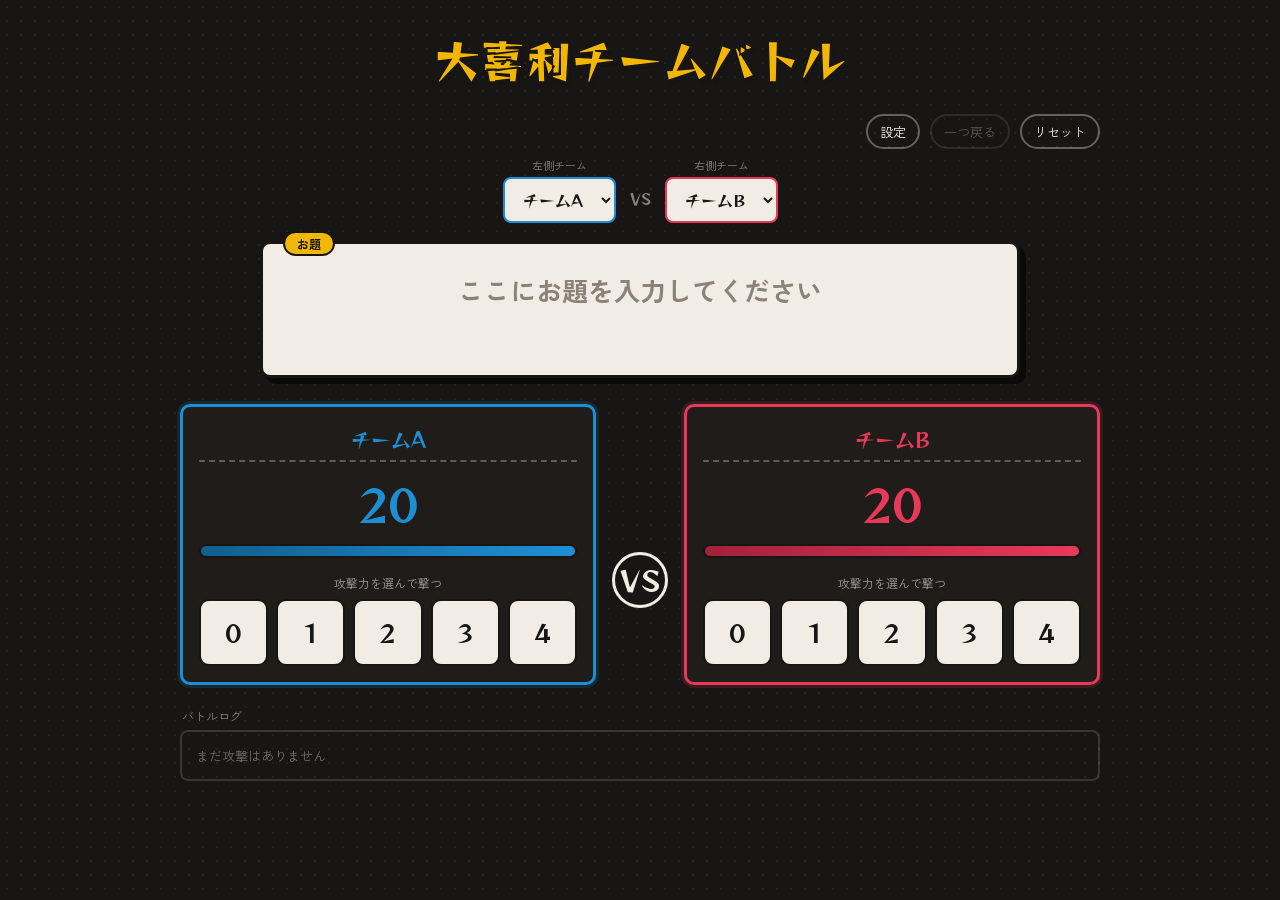
==== vol6/slot/index.html @ fe64ce38 "かけざんスロット実装" ====
<!DOCTYPE html>
<html lang="ja">
<head>
<meta charset="UTF-8">
<meta name="viewport" content="width=device-width, initial-scale=1.0">
<title>大喜利チームバトル</title>
<link rel="preconnect" href="https://fonts.googleapis.com">
<link rel="preconnect" href="https://fonts.gstatic.com" crossorigin>
<link href="https://fonts.googleapis.com/css2?family=Reggae+One&family=Zen+Kaku+Gothic+New:wght@400;500;700;900&display=swap" rel="stylesheet">
<style>
  :root{
    --ink:#181614;
    --paper:#f2ede4;
    --team-a:#1e8fd5;
    --team-a-dark:#125e8c;
    --team-b:#e8395a;
    --team-b-dark:#a3213a;
    --gold:#f2b705;
    --dice:#34d399;
    --line:#181614;
  }

  *{box-sizing:border-box;}
  html,body{margin:0;padding:0;}

  body{
    background:var(--ink);
    background-image:
      radial-gradient(rgba(255,255,255,0.05) 1px, transparent 1px);
    background-size:14px 14px;
    color:var(--paper);
    font-family:'Zen Kaku Gothic New', sans-serif;
    min-height:100vh;
    display:flex;
    flex-direction:column;
    align-items:center;
    padding:24px 16px 60px;
  }

  @media (prefers-reduced-motion: reduce){
    *{animation-duration:0.001ms !important; transition-duration:0.001ms !important;}
  }

  .title{
    font-family:'Reggae One', sans-serif;
    font-size:clamp(28px, 5vw, 44px);
    letter-spacing:0.04em;
    color:var(--gold);
    text-shadow:3px 3px 0 var(--ink), 3px 3px 0 rgba(0,0,0,0.6);
    -webkit-text-stroke:1.5px var(--ink);
    margin:4px 0 22px;
    text-align:center;
  }

  .topbar{
    width:100%;
    max-width:920px;
    display:flex;
    justify-content:flex-end;
    gap:10px;
    margin-bottom:8px;
  }

  .ghost-btn{
    background:transparent;
    border:2px solid rgba(242,237,228,0.35);
    color:var(--paper);
    font-family:inherit;
    font-size:13px;
    padding:6px 12px;
    border-radius:999px;
    cursor:pointer;
    transition:border-color 0.15s, color 0.15s;
  }
  .ghost-btn:hover:not(:disabled){border-color:var(--gold); color:var(--gold);}
  .ghost-btn:focus-visible{outline:2px solid var(--gold); outline-offset:2px;}
  .ghost-btn:disabled{opacity:0.3; cursor:not-allowed;}

  /* 設定パネル */
  .settings{
    width:100%;
    max-width:920px;
    display:none;
    flex-direction:column;
    align-items:center;
    gap:14px;
    margin-bottom:18px;
    font-size:13px;
    background:rgba(255,255,255,0.03);
    border:2px solid rgba(242,237,228,0.15);
    border-radius:10px;
    padding:16px;
  }
  .settings.open{display:flex;}
  .settings-row{
    display:flex;
    align-items:center;
    gap:8px;
    flex-wrap:wrap;
    justify-content:center;
  }
  .settings input[type="number"]{
    width:70px;
    font-family:inherit;
    font-size:14px;
    padding:4px 8px;
    border-radius:6px;
    border:2px solid var(--line);
    text-align:center;
  }
  .roster-row{
    display:flex;
    align-items:center;
    gap:6px;
  }
  .roster-row label{
    font-family:'Reggae One', sans-serif;
    font-size:13px;
    width:20px;
    text-align:center;
  }
  .roster-row input[type="text"]{
    width:120px;
    font-family:inherit;
    font-size:14px;
    padding:5px 8px;
    border-radius:6px;
    border:2px solid var(--line);
  }

  /* 対戦カード選択 */
  .matchup{
    width:100%;
    max-width:760px;
    display:flex;
    align-items:center;
    justify-content:center;
    gap:14px;
    margin-bottom:18px;
    flex-wrap:wrap;
  }
  .matchup-select{
    display:flex;
    flex-direction:column;
    align-items:center;
    gap:4px;
  }
  .matchup-select span{
    font-size:11px;
    color:rgba(242,237,228,0.5);
  }
  .matchup select{
    font-family:'Reggae One', sans-serif;
    font-size:16px;
    padding:8px 14px;
    border-radius:8px;
    border:2px solid var(--line);
    background:var(--paper);
    color:var(--ink);
    cursor:pointer;
  }
  #matchupLeft{border-color:var(--team-a);}
  #matchupRight{border-color:var(--team-b);}
  .matchup-vs{
    font-family:'Reggae One', sans-serif;
    font-size:15px;
    color:rgba(242,237,228,0.5);
    margin-top:16px;
  }

  /* お題カード */
  .odai-card{
    width:100%;
    max-width:760px;
    background:var(--paper);
    color:var(--ink);
    border:3px solid var(--ink);
    border-radius:10px;
    padding:22px 26px;
    box-shadow:6px 6px 0 rgba(0,0,0,0.55);
    margin-bottom:26px;
    position:relative;
  }
  .odai-label{
    position:absolute;
    top:-13px;
    left:20px;
    background:var(--gold);
    color:var(--ink);
    font-size:12px;
    padding:2px 12px;
    border-radius:999px;
    border:2px solid var(--ink);
    font-weight:700;
  }
  #odaiText{
    width:100%;
    border:none;
    background:transparent;
    resize:none;
    font-family:'Zen Kaku Gothic New', sans-serif;
    font-weight:700;
    font-size:clamp(18px, 3.4vw, 26px);
    line-height:1.5;
    color:var(--ink);
    text-align:center;
    padding:4px 0 0;
  }
  #odaiText:focus{outline:none;}
  #odaiText::placeholder{color:#8a8378;}

  /* アリーナ */
  .arena{
    width:100%;
    max-width:920px;
    display:grid;
    grid-template-columns:1fr auto 1fr;
    gap:16px;
    align-items:start;
  }
  @media (max-width:680px){
    .arena{grid-template-columns:1fr; }
    .vs-mark{order:2; margin:6px auto;}
    .panel.teamB{order:3;}
  }

  .vs-mark{
    align-self:center;
    font-family:'Reggae One', sans-serif;
    font-size:28px;
    color:var(--paper);
    background:var(--ink);
    border:3px solid var(--paper);
    width:56px;height:56px;
    border-radius:50%;
    display:flex;align-items:center;justify-content:center;
    margin-top:70px;
  }

  .panel{
    position:relative;
    border:3px solid var(--line);
    border-radius:10px;
    padding:16px;
    background:#1f1c19;
    transition:transform 0.12s, box-shadow 0.12s;
    overflow:hidden;
  }
  .panel.flash{
    animation:hit 0.35s ease;
  }
  @keyframes hit{
    0%{transform:translateX(0);}
    25%{transform:translateX(-6px);}
    50%{transform:translateX(6px);}
    75%{transform:translateX(-3px);}
    100%{transform:translateX(0);}
  }

  .dmg-popup{
    position:absolute;
    top:38%;
    left:50%;
    transform:translate(-50%,-50%) scale(0.5);
    opacity:0;
    pointer-events:none;
    text-align:center;
    z-index:5;
    white-space:nowrap;
  }
  .dmg-popup.show{
    animation:dmgpop 1.3s ease forwards;
  }
  .dmg-popup .calc{
    display:block;
    font-family:'Reggae One', sans-serif;
    font-size:20px;
    color:var(--paper);
    text-shadow:2px 2px 0 rgba(0,0,0,0.7);
  }
  .dmg-popup .calc .p-power{color:var(--gold);}
  .dmg-popup .calc .p-dice{color:var(--dice);}
  .dmg-popup .total{
    display:block;
    font-family:'Reggae One', sans-serif;
    font-size:42px;
    color:var(--gold);
    text-shadow:2px 2px 0 rgba(0,0,0,0.8);
    margin-top:2px;
  }
  @keyframes dmgpop{
    0%{opacity:0; transform:translate(-50%,-40%) scale(0.4);}
    18%{opacity:1; transform:translate(-50%,-50%) scale(1.15);}
    32%{transform:translate(-50%,-50%) scale(1);}
    78%{opacity:1; transform:translate(-50%,-50%) scale(1);}
    100%{opacity:0; transform:translate(-50%,-68%) scale(1);}
  }
  @media (prefers-reduced-motion: reduce){
    .dmg-popup.show{animation:none; opacity:1;}
  }

  .panel.teamA{border-color:var(--team-a); box-shadow:0 0 0 3px rgba(30,143,213,0.15);}
  .panel.teamB{border-color:var(--team-b); box-shadow:0 0 0 3px rgba(232,57,90,0.15);}

  .team-name{
    width:100%;
    border-bottom:2px dashed rgba(242,237,228,0.3);
    font-family:'Reggae One', sans-serif;
    font-size:20px;
    padding:2px 0 6px;
    margin-bottom:10px;
    text-align:center;
  }
  .teamA .team-name{color:var(--team-a);}
  .teamB .team-name{color:var(--team-b);}

  .score-num{
    font-family:'Reggae One', sans-serif;
    font-size:44px;
    text-align:center;
    margin:2px 0 8px;
  }
  .teamA .score-num{color:var(--team-a);}
  .teamB .score-num{color:var(--team-b);}

  .hp-track{
    width:100%;
    height:14px;
    background:rgba(255,255,255,0.08);
    border:2px solid var(--line);
    border-radius:999px;
    overflow:hidden;
    margin-bottom:16px;
  }
  .hp-fill{
    height:100%;
    transition:width 0.4s ease;
  }
  .teamA .hp-fill{background:linear-gradient(90deg, var(--team-a-dark), var(--team-a));}
  .teamB .hp-fill{background:linear-gradient(90deg, var(--team-b-dark), var(--team-b));}

  .atk-label{
    font-size:12px;
    color:rgba(242,237,228,0.6);
    text-align:center;
    margin-bottom:8px;
  }

  .atk-row{
    display:grid;
    grid-template-columns:repeat(5, 1fr);
    gap:8px;
  }
  .atk-btn{
    font-family:'Reggae One', sans-serif;
    font-size:24px;
    padding:14px 0;
    border-radius:10px;
    border:2px solid var(--line);
    cursor:pointer;
    background:var(--paper);
    color:var(--ink);
    transition:transform 0.08s, background 0.15s, box-shadow 0.15s;
  }
  .atk-btn:hover:not(:disabled){transform:translateY(-2px); box-shadow:3px 3px 0 rgba(0,0,0,0.35);}
  .atk-btn:active:not(:disabled){transform:translateY(1px); box-shadow:none;}
  .atk-btn:focus-visible{outline:3px solid var(--gold); outline-offset:1px;}
  .teamA .atk-btn:hover:not(:disabled){background:var(--team-a); color:var(--paper);}
  .teamB .atk-btn:hover:not(:disabled){background:var(--team-b); color:var(--paper);}
  .atk-btn:disabled{opacity:0.35; cursor:not-allowed;}

  /* ログ */
  .log-wrap{
    width:100%;
    max-width:920px;
    margin-top:22px;
  }
  .log-title{
    font-size:12px;
    color:rgba(242,237,228,0.5);
    margin-bottom:6px;
    padding-left:2px;
  }
  #log{
    list-style:none;
    margin:0; padding:0;
    max-height:220px;
    overflow-y:auto;
    border:2px solid rgba(242,237,228,0.15);
    border-radius:8px;
  }
  #log li{
    display:flex;
    flex-wrap:wrap;
    align-items:baseline;
    column-gap:6px;
    padding:12px 14px;
    font-size:14px;
    line-height:1.5;
    border-left:5px solid transparent;
    border-bottom:1px solid rgba(242,237,228,0.1);
    background:rgba(255,255,255,0.02);
  }
  #log li:nth-child(even){background:rgba(255,255,255,0.045);}
  #log li:last-child{border-bottom:none;}
  #log li.from-a{border-left-color:var(--team-a);}
  #log li.from-b{border-left-color:var(--team-b);}
  #log .log-name{font-weight:700;}
  #log .log-name.teamA-text{color:var(--team-a);}
  #log .log-name.teamB-text{color:var(--team-b);}
  #log .log-plain{color:rgba(242,237,228,0.75);}
  #log .log-power, #log .log-dice, #log .log-total{
    font-family:'Reggae One', sans-serif;
    font-size:16px;
  }
  #log .log-power{color:var(--gold);}
  #log .log-dice{color:var(--dice);}
  #log .log-total{color:var(--paper);}
  #log .log-arrow{color:rgba(242,237,228,0.4); margin:0 2px;}
  #log:empty::after{
    content:"まだ攻撃はありません";
    display:block;
    padding:14px;
    font-size:13px;
    color:rgba(242,237,228,0.4);
  }

  /* 勝敗オーバーレイ */
  .overlay{
    position:fixed; inset:0;
    background:rgba(0,0,0,0.75);
    display:none;
    align-items:center;
    justify-content:center;
    z-index:10;
  }
  .overlay.show{display:flex;}
  .win-card{
    background:var(--gold);
    color:var(--ink);
    border:4px solid var(--ink);
    border-radius:14px;
    padding:34px 44px;
    text-align:center;
    box-shadow:8px 8px 0 rgba(0,0,0,0.6);
  }
  .win-card .win-label{
    font-size:13px;
    letter-spacing:0.1em;
    margin-bottom:6px;
  }
  .win-card .win-name{
    font-family:'Reggae One', sans-serif;
    font-size:34px;
    margin-bottom:18px;
  }
  .win-card button{
    font-family:inherit;
    font-weight:700;
    font-size:15px;
    padding:10px 26px;
    border-radius:999px;
    border:2px solid var(--ink);
    background:var(--ink);
    color:var(--gold);
    cursor:pointer;
  }
</style>
</head>
<body>

  <h1 class="title">大喜利チームバトル</h1>

  <div class="topbar">
    <button class="ghost-btn" id="settingsToggle" type="button">設定</button>
    <button class="ghost-btn" id="undoBtn" type="button" disabled>一つ戻る</button>
    <button class="ghost-btn" id="resetBtn" type="button">リセット</button>
  </div>

  <div class="settings" id="settingsPanel">
    <div class="settings-row">
      <label for="initScore">初期得点</label>
      <input type="number" id="initScore" min="1" max="99" value="20">
      <span style="color:rgba(242,237,228,0.5);">（リセット時に反映されます）</span>
    </div>
    <div class="settings-row">
      <div class="roster-row"><label>A</label><input type="text" class="roster-input" data-team="A" value="チームA"></div>
      <div class="roster-row"><label>B</label><input type="text" class="roster-input" data-team="B" value="チームB"></div>
      <div class="roster-row"><label>C</label><input type="text" class="roster-input" data-team="C" value="チームC"></div>
      <div class="roster-row"><label>D</label><input type="text" class="roster-input" data-team="D" value="チームD"></div>
    </div>
  </div>

  <div class="matchup">
    <div class="matchup-select">
      <span>左側チーム</span>
      <select id="matchupLeft"></select>
    </div>
    <div class="matchup-vs">VS</div>
    <div class="matchup-select">
      <span>右側チーム</span>
      <select id="matchupRight"></select>
    </div>
  </div>

  <div class="odai-card">
    <span class="odai-label">お題</span>
    <textarea id="odaiText" rows="2" placeholder="ここにお題を入力してください"></textarea>
  </div>

  <div class="arena">
    <section class="panel teamA" id="panelA">
      <div class="dmg-popup" id="popupA"></div>
      <div class="team-name" id="nameA">チームA</div>
      <div class="score-num" id="scoreA">20</div>
      <div class="hp-track"><div class="hp-fill" id="hpA" style="width:100%"></div></div>
      <div class="atk-label">攻撃力を選んで撃つ</div>
      <div class="atk-row" id="btnsA">
        <button class="atk-btn" data-power="0">0</button>
        <button class="atk-btn" data-power="1">1</button>
        <button class="atk-btn" data-power="2">2</button>
        <button class="atk-btn" data-power="3">3</button>
        <button class="atk-btn" data-power="4">4</button>
      </div>
    </section>

    <div class="vs-mark">VS</div>

    <section class="panel teamB" id="panelB">
      <div class="dmg-popup" id="popupB"></div>
      <div class="team-name" id="nameB">チームB</div>
      <div class="score-num" id="scoreB">20</div>
      <div class="hp-track"><div class="hp-fill" id="hpB" style="width:100%"></div></div>
      <div class="atk-label">攻撃力を選んで撃つ</div>
      <div class="atk-row" id="btnsB">
        <button class="atk-btn" data-power="0">0</button>
        <button class="atk-btn" data-power="1">1</button>
        <button class="atk-btn" data-power="2">2</button>
        <button class="atk-btn" data-power="3">3</button>
        <button class="atk-btn" data-power="4">4</button>
      </div>
    </section>
  </div>

  <div class="log-wrap">
    <div class="log-title">バトルログ</div>
    <ul id="log" aria-live="polite"></ul>
  </div>

  <div class="overlay" id="overlay">
    <div class="win-card">
      <div class="win-label">WINNER</div>
      <div class="win-name" id="winName">チームA</div>
      <button id="playAgainBtn" type="button">もう一度あそぶ</button>
    </div>
  </div>

<script>
(function(){
  const rosterKeys = ['A','B','C','D'];
  const roster = { A:'チームA', B:'チームB', C:'チームC', D:'チームD' };
  const slotTeam = { A:'A', B:'B' }; // 左パネル(A)・右パネル(B)にどのロースターチームが入っているか

  let defaultScore = 20;
  let scoreA = defaultScore;
  let scoreB = defaultScore;
  let gameOver = false;
  let history = [];

  const scoreAEl = document.getElementById('scoreA');
  const scoreBEl = document.getElementById('scoreB');
  const hpAEl = document.getElementById('hpA');
  const hpBEl = document.getElementById('hpB');
  const panelA = document.getElementById('panelA');
  const panelB = document.getElementById('panelB');
  const popupA = document.getElementById('popupA');
  const popupB = document.getElementById('popupB');
  const nameAEl = document.getElementById('nameA');
  const nameBEl = document.getElementById('nameB');
  const logEl = document.getElementById('log');
  const overlay = document.getElementById('overlay');
  const winName = document.getElementById('winName');
  const initScoreInput = document.getElementById('initScore');
  const settingsToggle = document.getElementById('settingsToggle');
  const settingsPanel = document.getElementById('settingsPanel');
  const undoBtn = document.getElementById('undoBtn');
  const matchupLeft = document.getElementById('matchupLeft');
  const matchupRight = document.getElementById('matchupRight');

  function clamp(v){ return Math.max(0, v); }
  function slotName(slot){ return roster[slotTeam[slot]]; }

  function buildSelectOptions(select, otherSelect){
    select.innerHTML = '';
    rosterKeys.forEach(k => {
      const opt = document.createElement('option');
      opt.value = k;
      opt.textContent = roster[k];
      select.appendChild(opt);
    });
  }

  function refreshSelects(){
    buildSelectOptions(matchupLeft);
    buildSelectOptions(matchupRight);
    matchupLeft.value = slotTeam.A;
    matchupRight.value = slotTeam.B;
    // 同じチーム同士を選べないよう、相手側で選択中のチームを無効化
    Array.from(matchupLeft.options).forEach(o => o.disabled = (o.value === slotTeam.B));
    Array.from(matchupRight.options).forEach(o => o.disabled = (o.value === slotTeam.A));
  }

  function updatePanelNames(){
    nameAEl.textContent = slotName('A');
    nameBEl.textContent = slotName('B');
  }

  function render(){
    scoreAEl.textContent = scoreA;
    scoreBEl.textContent = scoreB;
    hpAEl.style.width = Math.round((scoreA/defaultScore)*100) + '%';
    hpBEl.style.width = Math.round((scoreB/defaultScore)*100) + '%';
  }

  function addLog(attackerName, attackerSlot, power, dice, damage, defenderName){
    const li = document.createElement('li');
    li.classList.add(attackerSlot === 'A' ? 'from-a' : 'from-b');

    const nameSpan = document.createElement('span');
    nameSpan.className = 'log-name ' + (attackerSlot === 'A' ? 'teamA-text' : 'teamB-text');
    nameSpan.textContent = attackerName;
    li.appendChild(nameSpan);

    const plain1 = document.createElement('span');
    plain1.className = 'log-plain';
    plain1.textContent = '威力';
    li.appendChild(plain1);

    const powerSpan = document.createElement('span');
    powerSpan.className = 'log-power';
    powerSpan.textContent = power;
    li.appendChild(powerSpan);

    const plain2 = document.createElement('span');
    plain2.className = 'log-plain';
    plain2.textContent = '×  目';
    li.appendChild(plain2);

    const diceSpan = document.createElement('span');
    diceSpan.className = 'log-dice';
    diceSpan.textContent = dice;
    li.appendChild(diceSpan);

    const plain3 = document.createElement('span');
    plain3.className = 'log-plain';
    plain3.textContent = '=';
    li.appendChild(plain3);

    const totalSpan = document.createElement('span');
    totalSpan.className = 'log-total';
    totalSpan.textContent = damage + 'ダメージ';
    li.appendChild(totalSpan);

    const arrow = document.createElement('span');
    arrow.className = 'log-arrow';
    arrow.textContent = '→';
    li.appendChild(arrow);

    const defSpan = document.createElement('span');
    defSpan.className = 'log-name ' + (attackerSlot === 'A' ? 'teamB-text' : 'teamA-text');
    defSpan.textContent = defenderName;
    li.appendChild(defSpan);

    logEl.insertBefore(li, logEl.firstChild);
  }

  function showDamagePopup(popupEl, power, dice, damage){
    popupEl.innerHTML =
      '<span class="calc">威力<span class="p-power">' + power + '</span> × 目<span class="p-dice">' + dice + '</span></span>' +
      '<span class="total">' + damage + 'ダメージ！</span>';
    popupEl.classList.remove('show');
    void popupEl.offsetWidth;
    popupEl.classList.add('show');
  }

  function setButtonsDisabled(disabled){
    document.querySelectorAll('.atk-btn').forEach(b => b.disabled = disabled);
  }

  function flashPanel(panel){
    panel.classList.remove('flash');
    void panel.offsetWidth;
    panel.classList.add('flash');
  }

  function declareWinner(name){
    gameOver = true;
    setButtonsDisabled(true);
    winName.textContent = name + ' の勝利！';
    overlay.classList.add('show');
  }

  function updateUndoButton(){
    undoBtn.disabled = history.length === 0;
  }

  function attack(attacker, power){
    if (gameOver) return;
    const dice = Math.floor(Math.random() * 6) + 1;
    const damage = power * dice;
    const attackerName = slotName(attacker);
    const defenderName = attacker === 'A' ? slotName('B') : slotName('A');

    history.push({ scoreA, scoreB, gameOver });

    if (attacker === 'A'){
      scoreB = clamp(scoreB - damage);
      flashPanel(panelB);
      showDamagePopup(popupB, power, dice, damage);
    } else {
      scoreA = clamp(scoreA - damage);
      flashPanel(panelA);
      showDamagePopup(popupA, power, dice, damage);
    }

    addLog(attackerName, attacker, power, dice, damage, defenderName);
    render();
    updateUndoButton();

    if (scoreA === 0 || scoreB === 0){
      const winner = scoreB === 0 ? slotName('A') : slotName('B');
      declareWinner(winner);
    }
  }

  function undoLast(){
    if (history.length === 0) return;
    const prev = history.pop();
    scoreA = prev.scoreA;
    scoreB = prev.scoreB;
    gameOver = prev.gameOver;
    if (logEl.firstChild) logEl.removeChild(logEl.firstChild);
    overlay.classList.remove('show');
    popupA.classList.remove('show');
    popupB.classList.remove('show');
    setButtonsDisabled(gameOver);
    render();
    updateUndoButton();
  }

  document.getElementById('btnsA').addEventListener('click', e => {
    const btn = e.target.closest('.atk-btn');
    if (!btn) return;
    attack('A', Number(btn.dataset.power));
  });
  document.getElementById('btnsB').addEventListener('click', e => {
    const btn = e.target.closest('.atk-btn');
    if (!btn) return;
    attack('B', Number(btn.dataset.power));
  });

  function resetGame(){
    const v = parseInt(initScoreInput.value, 10);
    defaultScore = (!isNaN(v) && v > 0) ? v : 20;
    initScoreInput.value = defaultScore;
    scoreA = defaultScore;
    scoreB = defaultScore;
    gameOver = false;
    history = [];
    logEl.innerHTML = '';
    overlay.classList.remove('show');
    popupA.classList.remove('show');
    popupB.classList.remove('show');
    setButtonsDisabled(false);
    render();
    updateUndoButton();
  }

  document.getElementById('resetBtn').addEventListener('click', resetGame);
  document.getElementById('playAgainBtn').addEventListener('click', resetGame);
  undoBtn.addEventListener('click', undoLast);
  settingsToggle.addEventListener('click', () => settingsPanel.classList.toggle('open'));

  // チーム名編集
  document.querySelectorAll('.roster-input').forEach(input => {
    input.addEventListener('input', () => {
      const key = input.dataset.team;
      roster[key] = input.value.trim() || ('チーム' + key);
      updatePanelNames();
      refreshSelects();
    });
  });

  // 対戦カード選択
  matchupLeft.addEventListener('change', () => {
    slotTeam.A = matchupLeft.value;
    refreshSelects();
    updatePanelNames();
    resetGame();
  });
  matchupRight.addEventListener('change', () => {
    slotTeam.B = matchupRight.value;
    refreshSelects();
    updatePanelNames();
    resetGame();
  });

  refreshSelects();
  updatePanelNames();
  render();
  updateUndoButton();
})();
</script>

</body>
</html>
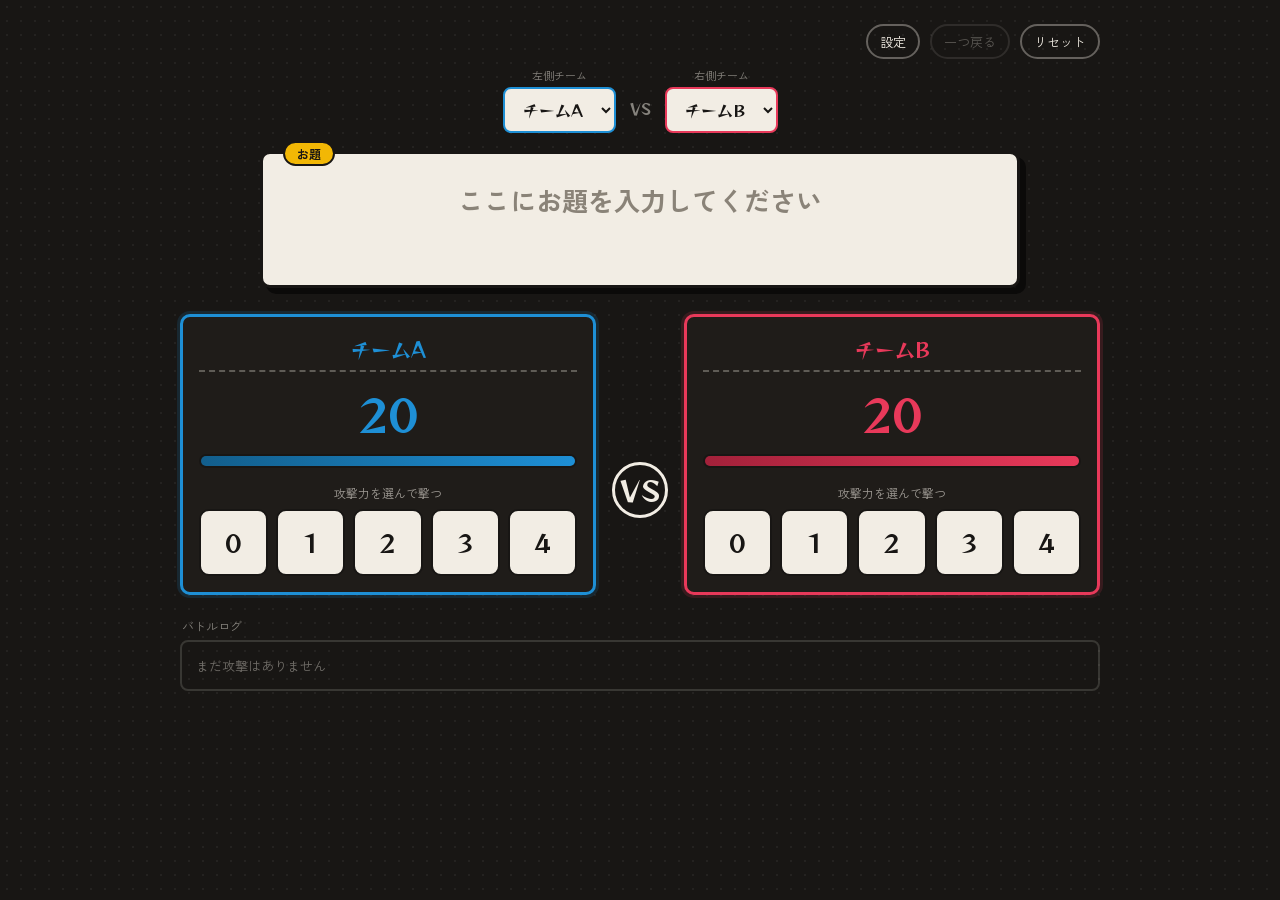
==== commit d6c68e70: "タイトル削除" ====
--- a/vol6/slot/index.html
+++ b/vol6/slot/index.html
@@ -3,7 +3,7 @@
 <head>
 <meta charset="UTF-8">
 <meta name="viewport" content="width=device-width, initial-scale=1.0">
-<title>大喜利チームバトル</title>
+<title>かけざんスロット</title>
 <link rel="preconnect" href="https://fonts.googleapis.com">
 <link rel="preconnect" href="https://fonts.gstatic.com" crossorigin>
 <link href="https://fonts.googleapis.com/css2?family=Reggae+One&family=Zen+Kaku+Gothic+New:wght@400;500;700;900&display=swap" rel="stylesheet">
@@ -468,8 +468,6 @@
 </style>
 </head>
 <body>
-
-  <h1 class="title">大喜利チームバトル</h1>
 
   <div class="topbar">
     <button class="ghost-btn" id="settingsToggle" type="button">設定</button>
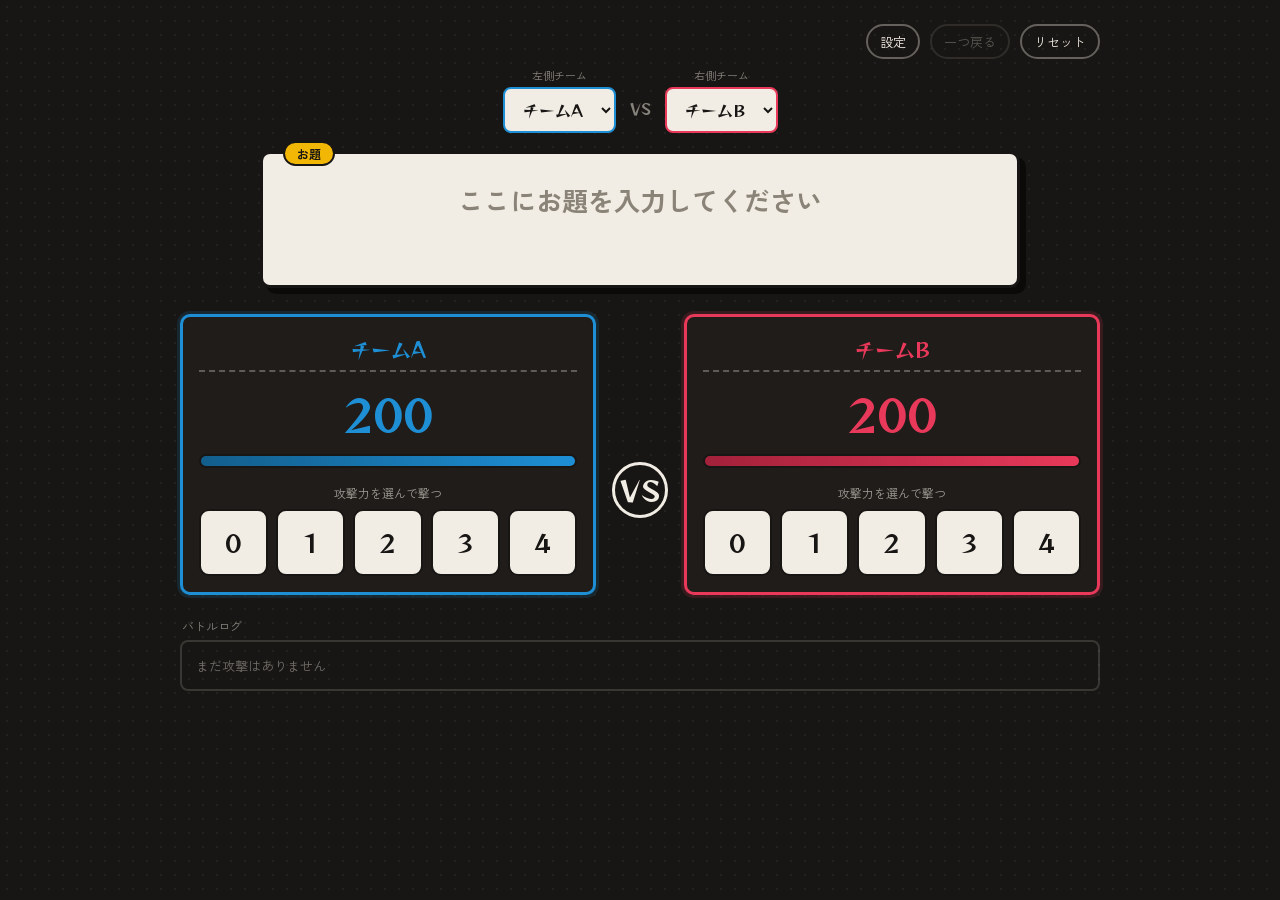
==== commit 09b27bbd: "バトルログ大きくした" ====
--- a/vol6/slot/index.html
+++ b/vol6/slot/index.html
@@ -384,7 +384,7 @@
   #log{
     list-style:none;
     margin:0; padding:0;
-    max-height:220px;
+    max-height:280px;
     overflow-y:auto;
     border:2px solid rgba(242,237,228,0.15);
     border-radius:8px;
@@ -393,10 +393,10 @@
     display:flex;
     flex-wrap:wrap;
     align-items:baseline;
-    column-gap:6px;
-    padding:12px 14px;
-    font-size:14px;
-    line-height:1.5;
+    column-gap:8px;
+    padding:14px 16px;
+    font-size:16px;
+    line-height:1.6;
     border-left:5px solid transparent;
     border-bottom:1px solid rgba(242,237,228,0.1);
     background:rgba(255,255,255,0.02);
@@ -411,7 +411,7 @@
   #log .log-plain{color:rgba(242,237,228,0.75);}
   #log .log-power, #log .log-dice, #log .log-total{
     font-family:'Reggae One', sans-serif;
-    font-size:16px;
+    font-size:19px;
   }
   #log .log-power{color:var(--gold);}
   #log .log-dice{color:var(--dice);}
@@ -478,7 +478,7 @@
   <div class="settings" id="settingsPanel">
     <div class="settings-row">
       <label for="initScore">初期得点</label>
-      <input type="number" id="initScore" min="1" max="99" value="20">
+      <input type="number" id="initScore" min="1" max="999" value="200">
       <span style="color:rgba(242,237,228,0.5);">（リセット時に反映されます）</span>
     </div>
     <div class="settings-row">
@@ -510,7 +510,7 @@
     <section class="panel teamA" id="panelA">
       <div class="dmg-popup" id="popupA"></div>
       <div class="team-name" id="nameA">チームA</div>
-      <div class="score-num" id="scoreA">20</div>
+      <div class="score-num" id="scoreA">200</div>
       <div class="hp-track"><div class="hp-fill" id="hpA" style="width:100%"></div></div>
       <div class="atk-label">攻撃力を選んで撃つ</div>
       <div class="atk-row" id="btnsA">
@@ -527,7 +527,7 @@
     <section class="panel teamB" id="panelB">
       <div class="dmg-popup" id="popupB"></div>
       <div class="team-name" id="nameB">チームB</div>
-      <div class="score-num" id="scoreB">20</div>
+      <div class="score-num" id="scoreB">200</div>
       <div class="hp-track"><div class="hp-fill" id="hpB" style="width:100%"></div></div>
       <div class="atk-label">攻撃力を選んで撃つ</div>
       <div class="atk-row" id="btnsB">
@@ -559,7 +559,7 @@
   const roster = { A:'チームA', B:'チームB', C:'チームC', D:'チームD' };
   const slotTeam = { A:'A', B:'B' }; // 左パネル(A)・右パネル(B)にどのロースターチームが入っているか
 
-  let defaultScore = 20;
+  let defaultScore = 200;
   let scoreA = defaultScore;
   let scoreB = defaultScore;
   let gameOver = false;
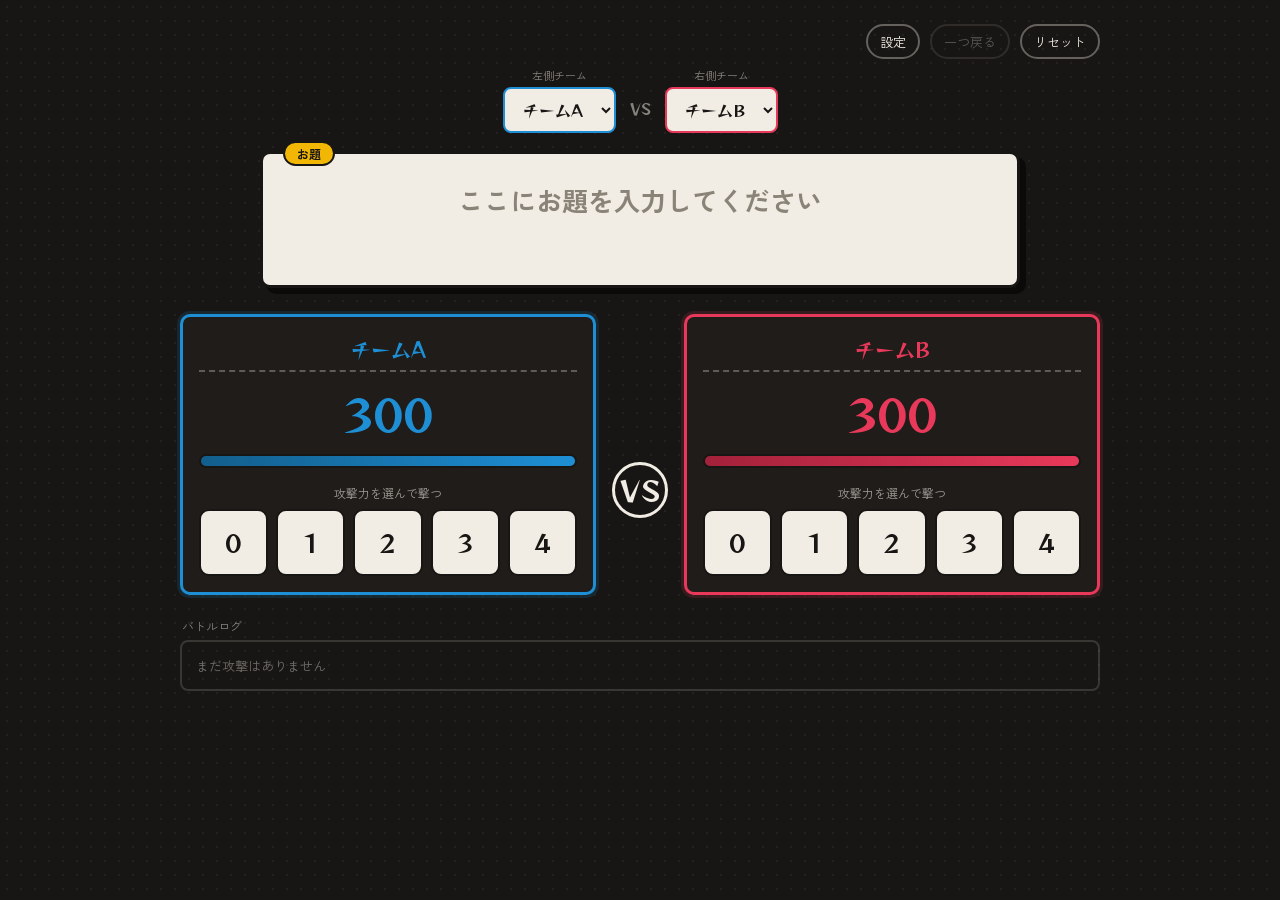
==== commit 2afd583f: "軽微な修正" ====
--- a/vol6/slot/index.html
+++ b/vol6/slot/index.html
@@ -478,7 +478,7 @@
   <div class="settings" id="settingsPanel">
     <div class="settings-row">
       <label for="initScore">初期得点</label>
-      <input type="number" id="initScore" min="1" max="999" value="200">
+      <input type="number" id="initScore" min="1" max="999" value="300">
       <span style="color:rgba(242,237,228,0.5);">（リセット時に反映されます）</span>
     </div>
     <div class="settings-row">
@@ -510,7 +510,7 @@
     <section class="panel teamA" id="panelA">
       <div class="dmg-popup" id="popupA"></div>
       <div class="team-name" id="nameA">チームA</div>
-      <div class="score-num" id="scoreA">200</div>
+      <div class="score-num" id="scoreA">300</div>
       <div class="hp-track"><div class="hp-fill" id="hpA" style="width:100%"></div></div>
       <div class="atk-label">攻撃力を選んで撃つ</div>
       <div class="atk-row" id="btnsA">
@@ -527,7 +527,7 @@
     <section class="panel teamB" id="panelB">
       <div class="dmg-popup" id="popupB"></div>
       <div class="team-name" id="nameB">チームB</div>
-      <div class="score-num" id="scoreB">200</div>
+      <div class="score-num" id="scoreB">300</div>
       <div class="hp-track"><div class="hp-fill" id="hpB" style="width:100%"></div></div>
       <div class="atk-label">攻撃力を選んで撃つ</div>
       <div class="atk-row" id="btnsB">
@@ -559,7 +559,7 @@
   const roster = { A:'チームA', B:'チームB', C:'チームC', D:'チームD' };
   const slotTeam = { A:'A', B:'B' }; // 左パネル(A)・右パネル(B)にどのロースターチームが入っているか
 
-  let defaultScore = 200;
+  let defaultScore = 300;
   let scoreA = defaultScore;
   let scoreB = defaultScore;
   let gameOver = false;
